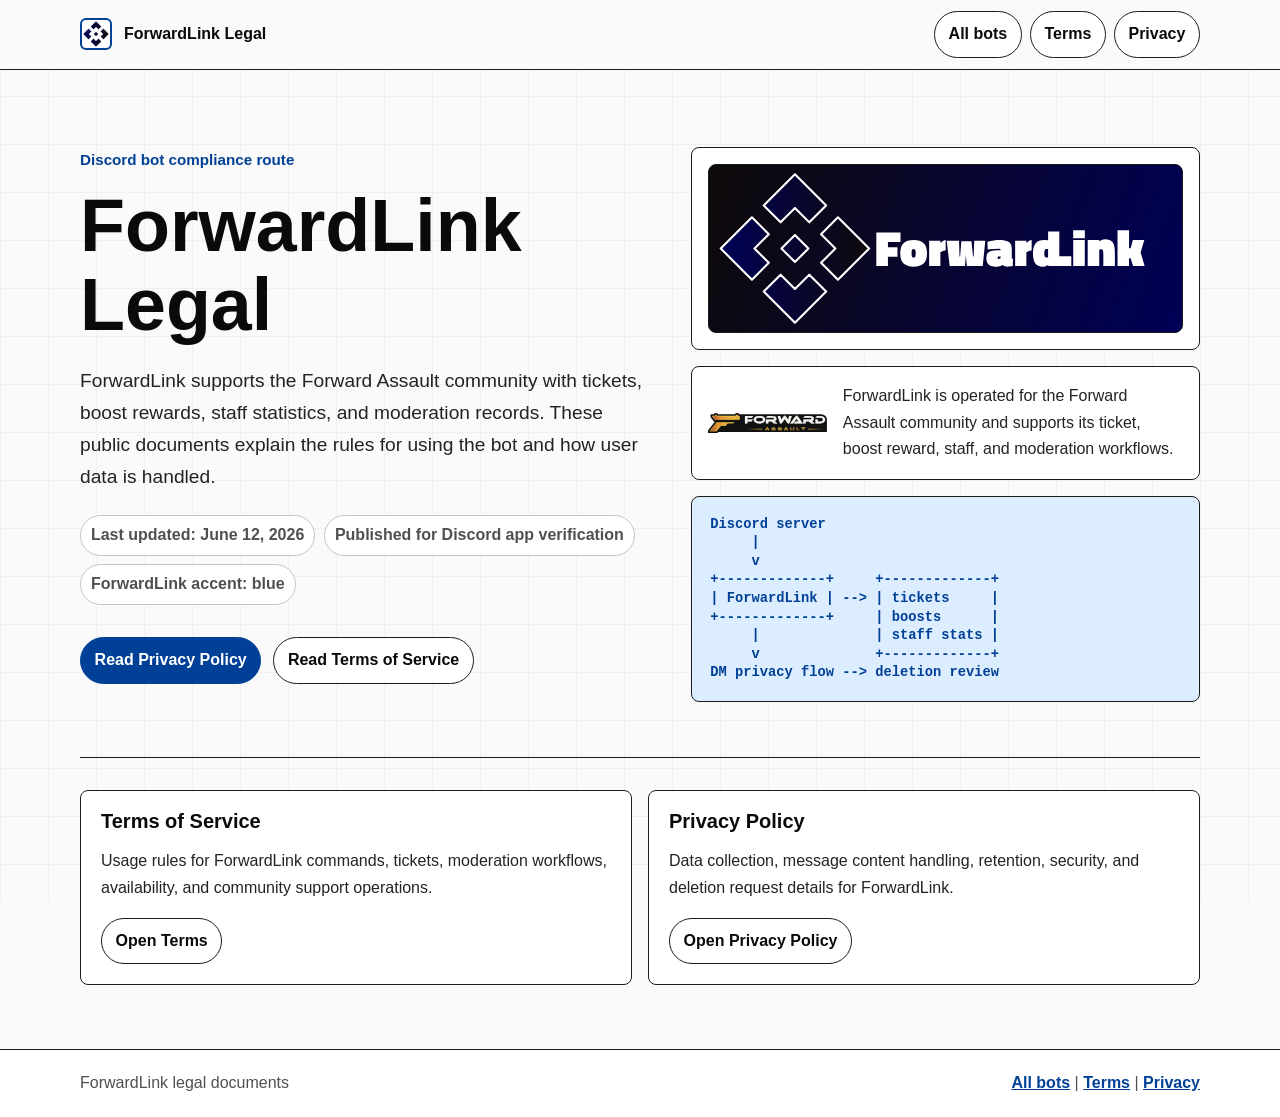
==== ForwardLink/index.html @ cef12e09 "Fix legal site asset sizing" ====
<!doctype html>
<html lang="en">
<head>
  <meta charset="utf-8">
  <meta name="viewport" content="width=device-width, initial-scale=1">
  <title>ForwardLink Legal</title>
  <meta name="description" content="Public Terms of Service and Privacy Policy for the ForwardLink Discord bot.">
  <link rel="stylesheet" href="../styles.css?v=asset-sizing-1">
</head>
<body class="bot-forwardlink">
  <a class="skip-link" href="#main">Skip to content</a>
  <header class="site-header">
    <nav class="nav" aria-label="ForwardLink legal navigation">
      <a class="brand-link" href="./" aria-current="page"><span class="brand-mark" aria-hidden="true"><img src="../assets/forwardlink/icon.svg" width="32" height="32" alt=""></span><span>ForwardLink Legal</span></a>
      <div class="nav-links">
        <a href="../">All bots</a>
        <a href="./terms/">Terms</a>
        <a href="./privacy/">Privacy</a>
      </div>
    </nav>
  </header>

  <main id="main" class="site-main">
    <section class="hero" aria-labelledby="page-title">
      <div class="hero-grid">
        <div>
          <p class="kicker">Discord bot compliance route</p>
          <h1 id="page-title">ForwardLink Legal</h1>
          <p class="lede">ForwardLink supports the Forward Assault community with tickets, boost rewards, staff statistics, and moderation records. These public documents explain the rules for using the bot and how user data is handled.</p>
          <div class="meta-row" aria-label="Document metadata">
            <span class="pill">Last updated: June 12, 2026</span>
            <span class="pill">Published for Discord app verification</span>
            <span class="pill">ForwardLink accent: blue</span>
          </div>
          <div class="action-row" aria-label="Legal document links">
            <a class="primary-action" href="./privacy/">Read Privacy Policy</a>
            <a class="secondary-action" href="./terms/">Read Terms of Service</a>
          </div>
        </div>
        <aside class="hero-media" aria-label="ForwardLink and Forward Assault identity">
          <div class="asset-panel">
            <img class="brand-banner" src="../assets/forwardlink/banner.svg" width="680" height="240" alt="ForwardLink bot banner">
          </div>
          <div class="asset-panel brand-strip">
            <img src="../assets/forwardlink/forward-assault-logo.svg" width="260" height="45" alt="Forward Assault logo">
            <p>ForwardLink is operated for the Forward Assault community and supports its ticket, boost reward, staff, and moderation workflows.</p>
          </div>
          <pre class="ascii-block" aria-label="ASCII diagram of ForwardLink data flows">Discord server
     |
     v
+-------------+     +-------------+
| ForwardLink | --> | tickets     |
+-------------+     | boosts      |
     |              | staff stats |
     v              +-------------+
DM privacy flow --> deletion review</pre>
        </aside>
      </div>
    </section>

    <section class="section-band" aria-label="ForwardLink legal document summary">
      <div class="info-grid">
        <article class="info-card">
          <h2>Terms of Service</h2>
          <p>Usage rules for ForwardLink commands, tickets, moderation workflows, availability, and community support operations.</p>
          <a class="button-link" href="./terms/">Open Terms</a>
        </article>
        <article class="info-card">
          <h2>Privacy Policy</h2>
          <p>Data collection, message content handling, retention, security, and deletion request details for ForwardLink.</p>
          <a class="button-link" href="./privacy/">Open Privacy Policy</a>
        </article>
      </div>
    </section>
  </main>

  <footer class="site-footer">
    <div class="footer-inner">
      <span>ForwardLink legal documents</span>
      <span><a href="../">All bots</a> | <a href="./terms/">Terms</a> | <a href="./privacy/">Privacy</a></span>
    </div>
  </footer>
</body>
</html>
---- styles.css ----
:root {
  color-scheme: light;
  --bg: oklch(0.985 0 0);
  --surface: oklch(1 0 0);
  --surface-2: oklch(0.955 0 0);
  --ink: oklch(0.145 0 0);
  --text: oklch(0.255 0 0);
  --muted: oklch(0.43 0 0);
  --line: oklch(0.82 0 0);
  --line-strong: oklch(0.22 0 0);
  --accent: oklch(0.48 0 0);
  --accent-strong: oklch(0.28 0 0);
  --accent-soft: oklch(0.94 0 0);
  --page: min(1120px, calc(100% - 32px));
  --measure: 72ch;
  --radius: 8px;
  font-family: Arial, Helvetica, sans-serif;
  font-size: 16px;
}

.bot-forwardlink {
  --accent: oklch(0.55 0.19 255);
  --accent-strong: oklch(0.39 0.16 255);
  --accent-soft: oklch(0.94 0.035 255);
}

* {
  box-sizing: border-box;
}

html {
  scroll-behavior: smooth;
}

body {
  margin: 0;
  min-height: 100vh;
  background: var(--bg);
  color: var(--text);
  line-height: 1.68;
}

body::before {
  content: "";
  position: fixed;
  inset: 0;
  z-index: -1;
  pointer-events: none;
  background-image:
    linear-gradient(var(--line) 1px, transparent 1px),
    linear-gradient(90deg, var(--line) 1px, transparent 1px);
  background-size: 48px 48px;
  opacity: 0.18;
}

img {
  max-width: 100%;
  height: auto;
}

a {
  color: var(--accent-strong);
  font-weight: 700;
}

a:hover {
  text-decoration-thickness: 2px;
}

:focus-visible {
  outline: 3px solid var(--accent);
  outline-offset: 3px;
}

.skip-link {
  position: absolute;
  top: 1rem;
  left: 1rem;
  z-index: 30;
  transform: translateY(-170%);
  background: var(--ink);
  color: var(--surface);
  padding: 0.65rem 0.85rem;
  border-radius: 999px;
  text-decoration: none;
}

.skip-link:focus {
  transform: translateY(0);
}

.site-header {
  position: sticky;
  top: 0;
  z-index: 20;
  background: oklch(0.985 0 0 / 0.94);
  border-bottom: 1px solid var(--line-strong);
}

.nav {
  width: var(--page);
  min-height: 68px;
  margin: 0 auto;
  padding: 0.7rem 0;
  display: flex;
  align-items: center;
  justify-content: space-between;
  gap: 1rem;
  flex-wrap: wrap;
}

.brand-link {
  display: inline-flex;
  align-items: center;
  gap: 0.75rem;
  color: var(--ink);
  text-decoration: none;
  font-weight: 900;
}

.brand-mark {
  width: 2rem;
  height: 2rem;
  display: grid;
  place-items: center;
  background: var(--ink);
  color: var(--surface);
  border: 2px solid var(--ink);
  border-radius: 6px;
  font-weight: 900;
  overflow: hidden;
}

.bot-forwardlink .brand-mark {
  background: var(--surface);
  border-color: var(--accent-strong);
}

.brand-mark img {
  width: 100%;
  height: 100%;
  display: block;
  object-fit: cover;
}

.nav-links {
  display: flex;
  align-items: center;
  flex-wrap: wrap;
  gap: 0.5rem;
}

.nav-links a,
.button-link,
.primary-action,
.secondary-action {
  display: inline-flex;
  align-items: center;
  justify-content: center;
  min-height: 42px;
  color: var(--ink);
  border: 1px solid var(--line-strong);
  border-radius: 999px;
  padding: 0.55rem 0.85rem;
  text-decoration: none;
  font-weight: 800;
  background: var(--surface);
}

.nav-links a:hover,
.button-link:hover,
.secondary-action:hover {
  background: var(--surface-2);
}

.nav-links a[aria-current="page"],
.primary-action {
  color: var(--surface);
  background: var(--ink);
}

.bot-forwardlink .primary-action {
  background: var(--accent-strong);
  border-color: var(--accent-strong);
}

.site-main,
.document-shell {
  width: var(--page);
  margin: 0 auto;
}

.hero {
  padding: 4.8rem 0 3.4rem;
}

.hero-grid {
  display: grid;
  grid-template-columns: minmax(0, 1.05fr) minmax(280px, 0.95fr);
  gap: 3rem;
  align-items: start;
}

.kicker {
  margin: 0 0 0.85rem;
  color: var(--accent-strong);
  font-size: 0.95rem;
  font-weight: 900;
}

h1,
h2,
h3 {
  color: var(--ink);
  line-height: 1.08;
  letter-spacing: 0;
  text-wrap: balance;
}

h1 {
  max-width: 12ch;
  margin: 0;
  font-size: 4.6rem;
}

.document-title {
  max-width: 16ch;
}

h2 {
  margin: 2.5rem 0 0.8rem;
  font-size: 2rem;
}

h3 {
  margin: 1.35rem 0 0.5rem;
  font-size: 1.12rem;
}

p,
li {
  text-wrap: pretty;
}

.lede {
  max-width: 64ch;
  margin: 1.25rem 0 0;
  color: var(--text);
  font-size: 1.2rem;
}

.ascii-block {
  margin: 0;
  overflow: auto;
  color: var(--ink);
  background: var(--surface);
  border: 1px solid var(--line-strong);
  border-radius: var(--radius);
  padding: 1.15rem;
  font: 700 0.86rem/1.35 Consolas, "Courier New", monospace;
}

.bot-forwardlink .ascii-block {
  color: var(--accent-strong);
  background: var(--accent-soft);
}

.hero-media {
  display: grid;
  gap: 1rem;
  align-self: stretch;
}

.asset-panel {
  background: var(--surface);
  border: 1px solid var(--line-strong);
  border-radius: var(--radius);
  padding: 1rem;
}

.brand-banner {
  width: 100%;
  display: block;
  border: 1px solid var(--line-strong);
  border-radius: var(--radius);
  background: var(--ink);
}

.brand-strip {
  display: grid;
  grid-template-columns: minmax(92px, 0.35fr) minmax(0, 1fr);
  gap: 1rem;
  align-items: center;
}

.brand-strip img {
  width: min(220px, 100%);
  max-height: 86px;
  object-fit: contain;
}

.brand-strip p {
  margin: 0;
}

.document-brand-strip {
  width: min(620px, 100%);
  margin-top: 1.2rem;
  display: flex;
  align-items: center;
  gap: 1rem;
  flex-wrap: wrap;
  padding: 0.8rem;
  background: var(--surface);
  border: 1px solid var(--line-strong);
  border-radius: var(--radius);
}

.document-brand-strip img:first-child {
  width: 44px;
  height: 44px;
}

.document-brand-strip img:last-child {
  width: min(220px, 100%);
  max-height: 46px;
  object-fit: contain;
}

.meta-row {
  display: flex;
  flex-wrap: wrap;
  gap: 0.55rem;
  margin-top: 1.3rem;
}

.pill {
  display: inline-flex;
  align-items: center;
  min-height: 34px;
  padding: 0.38rem 0.62rem;
  color: var(--muted);
  background: var(--surface);
  border: 1px solid var(--line);
  border-radius: 999px;
  font-weight: 700;
}

.action-row {
  display: flex;
  flex-wrap: wrap;
  gap: 0.75rem;
  margin-top: 2rem;
}

.section-band {
  border-top: 1px solid var(--line-strong);
  padding: 2rem 0 4rem;
}

.bot-list,
.info-grid {
  display: grid;
  grid-template-columns: repeat(auto-fit, minmax(260px, 1fr));
  gap: 1rem;
}

.bot-card,
.info-card,
.toc,
.article-body,
.callout {
  background: var(--surface);
  border: 1px solid var(--line-strong);
  border-radius: var(--radius);
}

.bot-card,
.info-card {
  padding: 1.25rem;
}

.bot-card h2,
.info-card h2,
.toc h2 {
  margin-top: 0;
  font-size: 1.25rem;
}

.bot-card {
  display: flex;
  flex-direction: column;
  gap: 1rem;
}

.bot-card header {
  display: flex;
  justify-content: space-between;
  gap: 1rem;
  align-items: flex-start;
}

.bot-card-heading {
  display: flex;
  align-items: center;
  gap: 0.85rem;
}

.bot-card-logo {
  width: 42px;
  height: 42px;
  flex: 0 0 auto;
  border: 1px solid var(--accent-strong);
  border-radius: 8px;
}

.bot-chip {
  display: inline-flex;
  align-items: center;
  min-height: 28px;
  padding: 0.25rem 0.55rem;
  color: var(--accent-strong);
  background: var(--accent-soft);
  border: 1px solid var(--accent);
  border-radius: 999px;
  font-size: 0.86rem;
  font-weight: 900;
}

.document-shell {
  padding: 4.8rem 0 4rem;
}

.document-layout {
  margin-top: 2.2rem;
  display: grid;
  grid-template-columns: minmax(220px, 0.34fr) minmax(0, 1fr);
  gap: 2rem;
  align-items: start;
}

.toc {
  position: sticky;
  top: 92px;
  padding: 1rem;
}

.toc ol {
  padding-left: 1.25rem;
  margin: 0;
}

.toc li + li {
  margin-top: 0.45rem;
}

.toc a {
  text-decoration: none;
}

.article-body {
  max-width: var(--measure);
  padding: 2rem;
}

.article-body > p:first-child {
  margin-top: 0;
}

.article-body section {
  scroll-margin-top: 96px;
}

.article-body ul {
  padding-left: 1.35rem;
}

.callout {
  margin: 1.35rem 0;
  padding: 1rem;
  background: var(--accent-soft);
}

.callout strong {
  color: var(--accent-strong);
}

.redirect-page {
  min-height: 100vh;
  display: grid;
  place-items: center;
  padding: 2rem;
}

.redirect-panel {
  width: min(620px, 100%);
  background: var(--surface);
  border: 1px solid var(--line-strong);
  border-radius: var(--radius);
  padding: 1.5rem;
}

.site-footer {
  border-top: 1px solid var(--line-strong);
  background: var(--surface);
}

.footer-inner {
  width: var(--page);
  margin: 0 auto;
  padding: 1.25rem 0;
  display: flex;
  justify-content: space-between;
  gap: 1rem;
  flex-wrap: wrap;
  color: var(--muted);
}

@media (max-width: 820px) {
  .hero-grid,
  .document-layout {
    grid-template-columns: 1fr;
  }

  .hero,
  .document-shell {
    padding-top: 3.4rem;
  }

  h1 {
    font-size: 3.2rem;
  }

  .toc {
    position: static;
  }

  .brand-strip {
    grid-template-columns: 1fr;
  }
}

@media (max-width: 520px) {
  :root {
    --page: min(100% - 24px, 1120px);
  }

  .nav {
    align-items: flex-start;
  }

  .nav-links,
  .action-row {
    width: 100%;
  }

  .nav-links a,
  .primary-action,
  .secondary-action {
    flex: 1 1 auto;
  }

  h1 {
    font-size: 2.55rem;
  }

  .lede {
    font-size: 1.08rem;
  }

  .article-body {
    padding: 1.25rem;
  }

  .document-brand-strip img:last-child {
    width: min(220px, 100%);
  }
}

@media (prefers-reduced-motion: reduce) {
  *,
  *::before,
  *::after {
    scroll-behavior: auto !important;
    transition-duration: 0.01ms !important;
    animation-duration: 0.01ms !important;
    animation-iteration-count: 1 !important;
  }
}

@media print {
  body {
    background: white;
    color: black;
  }

  body::before,
  .site-header,
  .toc,
  .action-row,
  .site-footer,
  .skip-link,
  .ascii-block,
  .hero-media,
  .document-brand-strip {
    display: none !important;
  }

  .document-shell,
  .article-body {
    width: auto;
    max-width: none;
    padding: 0;
    border: 0;
  }

  a {
    color: black;
  }
}
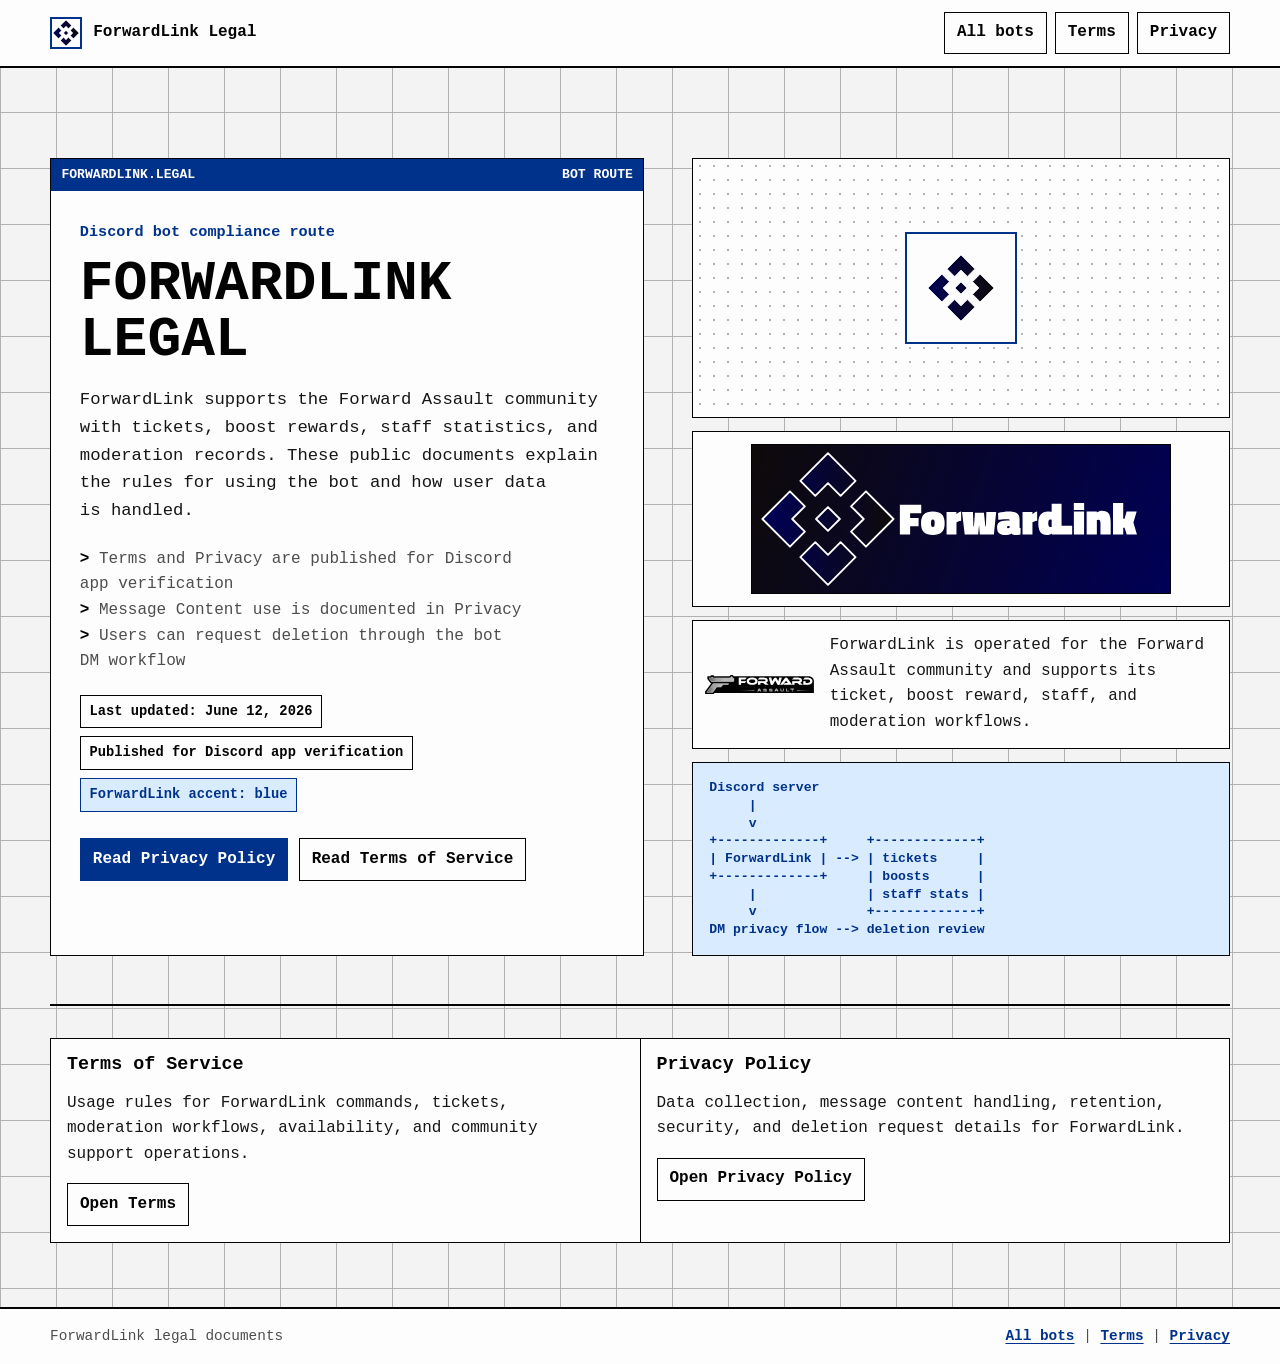
==== commit 098b3d8f: "Redesign legal site with light ASCII interface" ====
--- a/ForwardLink/index.html
+++ b/ForwardLink/index.html
@@ -5,7 +5,7 @@
   <meta name="viewport" content="width=device-width, initial-scale=1">
   <title>ForwardLink Legal</title>
   <meta name="description" content="Public Terms of Service and Privacy Policy for the ForwardLink Discord bot.">
-  <link rel="stylesheet" href="../styles.css?v=asset-sizing-1">
+  <link rel="stylesheet" href="../styles.css?v=mono-ascii-1">
 </head>
 <body class="bot-forwardlink">
   <a class="skip-link" href="#main">Skip to content</a>
@@ -23,21 +23,36 @@
   <main id="main" class="site-main">
     <section class="hero" aria-labelledby="page-title">
       <div class="hero-grid">
-        <div>
+        <div class="window-panel">
+          <div class="window-bar"><span>FORWARDLINK.LEGAL</span><span>BOT ROUTE</span></div>
+          <div class="window-body">
           <p class="kicker">Discord bot compliance route</p>
-          <h1 id="page-title">ForwardLink Legal</h1>
+          <h1 id="page-title" class="sr-only">ForwardLink Legal</h1>
+          <pre class="ascii-title compact" aria-hidden="true">FORWARDLINK
+LEGAL</pre>
           <p class="lede">ForwardLink supports the Forward Assault community with tickets, boost rewards, staff statistics, and moderation records. These public documents explain the rules for using the bot and how user data is handled.</p>
+          <ul class="terminal-lines" aria-label="ForwardLink legal features">
+            <li>Terms and Privacy are published for Discord app verification</li>
+            <li>Message Content use is documented in Privacy</li>
+            <li>Users can request deletion through the bot DM workflow</li>
+          </ul>
           <div class="meta-row" aria-label="Document metadata">
             <span class="pill">Last updated: June 12, 2026</span>
             <span class="pill">Published for Discord app verification</span>
-            <span class="pill">ForwardLink accent: blue</span>
+            <span class="pill is-accent">ForwardLink accent: blue</span>
           </div>
           <div class="action-row" aria-label="Legal document links">
             <a class="primary-action" href="./privacy/">Read Privacy Policy</a>
             <a class="secondary-action" href="./terms/">Read Terms of Service</a>
           </div>
+          </div>
         </div>
         <aside class="hero-media" aria-label="ForwardLink and Forward Assault identity">
+          <div class="node-map" aria-label="ForwardLink legal node">
+            <div class="node-core">
+              <img src="../assets/forwardlink/icon.svg" width="72" height="72" alt="ForwardLink icon">
+            </div>
+          </div>
           <div class="asset-panel">
             <img class="brand-banner" src="../assets/forwardlink/banner.svg" width="680" height="240" alt="ForwardLink bot banner">
           </div>
--- a/styles.css
+++ b/styles.css
@@ -1,27 +1,27 @@
 :root {
   color-scheme: light;
-  --bg: oklch(0.985 0 0);
-  --surface: oklch(1 0 0);
-  --surface-2: oklch(0.955 0 0);
-  --ink: oklch(0.145 0 0);
-  --text: oklch(0.255 0 0);
-  --muted: oklch(0.43 0 0);
-  --line: oklch(0.82 0 0);
-  --line-strong: oklch(0.22 0 0);
-  --accent: oklch(0.48 0 0);
-  --accent-strong: oklch(0.28 0 0);
-  --accent-soft: oklch(0.94 0 0);
-  --page: min(1120px, calc(100% - 32px));
-  --measure: 72ch;
-  --radius: 8px;
-  font-family: Arial, Helvetica, sans-serif;
+  --bg: oklch(0.965 0 0);
+  --surface: oklch(0.995 0 0);
+  --surface-2: oklch(0.925 0 0);
+  --ink: oklch(0.09 0 0);
+  --text: oklch(0.2 0 0);
+  --muted: oklch(0.42 0 0);
+  --line: oklch(0.76 0 0);
+  --line-strong: oklch(0.1 0 0);
+  --accent: oklch(0.1 0 0);
+  --accent-strong: oklch(0.1 0 0);
+  --accent-soft: oklch(0.93 0 0);
+  --page: min(1180px, calc(100% - 32px));
+  --measure: 76ch;
+  --radius: 0px;
+  font-family: "Courier New", Consolas, ui-monospace, monospace;
   font-size: 16px;
 }
 
 .bot-forwardlink {
-  --accent: oklch(0.55 0.19 255);
-  --accent-strong: oklch(0.39 0.16 255);
-  --accent-soft: oklch(0.94 0.035 255);
+  --accent: oklch(0.53 0.2 257);
+  --accent-strong: oklch(0.35 0.16 257);
+  --accent-soft: oklch(0.935 0.04 257);
 }
 
 * {
@@ -35,25 +35,17 @@
 body {
   margin: 0;
   min-height: 100vh;
-  background: var(--bg);
+  background:
+    linear-gradient(var(--line) 1px, transparent 1px),
+    linear-gradient(90deg, var(--line) 1px, transparent 1px),
+    var(--bg);
+  background-size: 56px 56px;
   color: var(--text);
-  line-height: 1.68;
-}
-
-body::before {
-  content: "";
-  position: fixed;
-  inset: 0;
-  z-index: -1;
-  pointer-events: none;
-  background-image:
-    linear-gradient(var(--line) 1px, transparent 1px),
-    linear-gradient(90deg, var(--line) 1px, transparent 1px);
-  background-size: 48px 48px;
-  opacity: 0.18;
+  line-height: 1.6;
 }
 
 img {
+  display: block;
   max-width: 100%;
   height: auto;
 }
@@ -61,14 +53,12 @@
 a {
   color: var(--accent-strong);
   font-weight: 700;
-}
-
-a:hover {
-  text-decoration-thickness: 2px;
+  text-decoration-thickness: 1px;
+  text-underline-offset: 0.18em;
 }
 
 :focus-visible {
-  outline: 3px solid var(--accent);
+  outline: 2px solid var(--accent);
   outline-offset: 3px;
 }
 
@@ -80,8 +70,7 @@
   transform: translateY(-170%);
   background: var(--ink);
   color: var(--surface);
-  padding: 0.65rem 0.85rem;
-  border-radius: 999px;
+  padding: 0.55rem 0.75rem;
   text-decoration: none;
 }
 
@@ -93,15 +82,15 @@
   position: sticky;
   top: 0;
   z-index: 20;
-  background: oklch(0.985 0 0 / 0.94);
-  border-bottom: 1px solid var(--line-strong);
+  background: var(--surface);
+  border-bottom: 2px solid var(--line-strong);
 }
 
 .nav {
   width: var(--page);
-  min-height: 68px;
+  min-height: 66px;
   margin: 0 auto;
-  padding: 0.7rem 0;
+  padding: 0.65rem 0;
   display: flex;
   align-items: center;
   justify-content: space-between;
@@ -112,7 +101,7 @@
 .brand-link {
   display: inline-flex;
   align-items: center;
-  gap: 0.75rem;
+  gap: 0.7rem;
   color: var(--ink);
   text-decoration: none;
   font-weight: 900;
@@ -123,15 +112,15 @@
   height: 2rem;
   display: grid;
   place-items: center;
+  overflow: hidden;
+  color: var(--surface);
   background: var(--ink);
-  color: var(--surface);
   border: 2px solid var(--ink);
-  border-radius: 6px;
   font-weight: 900;
-  overflow: hidden;
 }
 
 .bot-forwardlink .brand-mark {
+  color: var(--accent-strong);
   background: var(--surface);
   border-color: var(--accent-strong);
 }
@@ -139,14 +128,13 @@
 .brand-mark img {
   width: 100%;
   height: 100%;
-  display: block;
   object-fit: cover;
 }
 
 .nav-links {
   display: flex;
-  align-items: center;
   flex-wrap: wrap;
+  align-items: center;
   gap: 0.5rem;
 }
 
@@ -154,17 +142,16 @@
 .button-link,
 .primary-action,
 .secondary-action {
+  min-height: 40px;
   display: inline-flex;
   align-items: center;
   justify-content: center;
-  min-height: 42px;
   color: var(--ink);
+  background: var(--surface);
   border: 1px solid var(--line-strong);
-  border-radius: 999px;
-  padding: 0.55rem 0.85rem;
+  padding: 0.48rem 0.75rem;
   text-decoration: none;
-  font-weight: 800;
-  background: var(--surface);
+  font-weight: 900;
 }
 
 .nav-links a:hover,
@@ -179,7 +166,9 @@
   background: var(--ink);
 }
 
+.bot-forwardlink .nav-links a[aria-current="page"],
 .bot-forwardlink .primary-action {
+  color: white;
   background: var(--accent-strong);
   border-color: var(--accent-strong);
 }
@@ -190,15 +179,68 @@
   margin: 0 auto;
 }
 
-.hero {
-  padding: 4.8rem 0 3.4rem;
+.hero,
+.document-shell {
+  padding: clamp(2.8rem, 7vw, 6rem) 0 3rem;
 }
 
 .hero-grid {
   display: grid;
-  grid-template-columns: minmax(0, 1.05fr) minmax(280px, 0.95fr);
-  gap: 3rem;
+  grid-template-columns: minmax(0, 1.05fr) minmax(300px, 0.95fr);
+  gap: clamp(1.4rem, 4vw, 3rem);
   align-items: start;
+}
+
+.window-panel,
+.asset-panel,
+.bot-card,
+.info-card,
+.toc,
+.article-body,
+.callout,
+.redirect-panel,
+.document-brand-strip {
+  background: var(--surface);
+  border: 1px solid var(--line-strong);
+}
+
+.window-panel {
+  min-height: 100%;
+}
+
+.window-bar {
+  min-height: 30px;
+  display: flex;
+  justify-content: space-between;
+  gap: 1rem;
+  align-items: center;
+  padding: 0.35rem 0.65rem;
+  color: var(--surface);
+  background: var(--ink);
+  font-size: 0.82rem;
+  font-weight: 900;
+}
+
+.bot-forwardlink .window-bar {
+  background: var(--accent-strong);
+}
+
+.window-body {
+  padding: clamp(1rem, 3vw, 1.8rem);
+}
+
+.ascii-title {
+  margin: 0;
+  overflow-x: auto;
+  color: var(--ink);
+  font: 900 clamp(1.4rem, 5vw, 4.4rem) / 0.98 "Courier New", Consolas, monospace;
+  letter-spacing: 0;
+  text-transform: uppercase;
+  white-space: pre;
+}
+
+.ascii-title.compact {
+  font-size: clamp(1.6rem, 4.4vw, 3.8rem);
 }
 
 .kicker {
@@ -218,9 +260,20 @@
 }
 
 h1 {
-  max-width: 12ch;
   margin: 0;
-  font-size: 4.6rem;
+  font-size: clamp(2.4rem, 6vw, 5rem);
+}
+
+.sr-only {
+  position: absolute;
+  width: 1px;
+  height: 1px;
+  padding: 0;
+  margin: -1px;
+  overflow: hidden;
+  clip: rect(0, 0, 0, 0);
+  white-space: nowrap;
+  border: 0;
 }
 
 .document-title {
@@ -228,13 +281,13 @@
 }
 
 h2 {
-  margin: 2.5rem 0 0.8rem;
-  font-size: 2rem;
+  margin: 2.2rem 0 0.8rem;
+  font-size: clamp(1.35rem, 3vw, 2rem);
 }
 
 h3 {
-  margin: 1.35rem 0 0.5rem;
-  font-size: 1.12rem;
+  margin: 1.2rem 0 0.45rem;
+  font-size: 1.05rem;
 }
 
 p,
@@ -243,21 +296,68 @@
 }
 
 .lede {
-  max-width: 64ch;
-  margin: 1.25rem 0 0;
+  max-width: 66ch;
+  margin: 1.15rem 0 0;
   color: var(--text);
-  font-size: 1.2rem;
+  font-size: 1.08rem;
+}
+
+.terminal-lines {
+  margin: 1.4rem 0 0;
+  padding: 0;
+  list-style: none;
+  color: var(--muted);
+}
+
+.terminal-lines li::before {
+  content: "> ";
+  color: var(--ink);
+  font-weight: 900;
+}
+
+.meta-row {
+  display: flex;
+  flex-wrap: wrap;
+  gap: 0.5rem;
+  margin-top: 1.25rem;
+}
+
+.pill,
+.bot-chip {
+  min-height: 30px;
+  display: inline-flex;
+  align-items: center;
+  padding: 0.3rem 0.55rem;
+  color: var(--ink);
+  background: var(--surface);
+  border: 1px solid var(--line-strong);
+  font-size: 0.86rem;
+  font-weight: 900;
+}
+
+.bot-forwardlink .pill.is-accent,
+.bot-forwardlink .bot-chip {
+  color: var(--accent-strong);
+  background: var(--accent-soft);
+  border-color: var(--accent-strong);
+}
+
+.action-row {
+  display: flex;
+  flex-wrap: wrap;
+  gap: 0.65rem;
+  margin-top: 1.65rem;
 }
 
 .ascii-block {
   margin: 0;
-  overflow: auto;
+  overflow-x: auto;
   color: var(--ink);
   background: var(--surface);
   border: 1px solid var(--line-strong);
-  border-radius: var(--radius);
-  padding: 1.15rem;
-  font: 700 0.86rem/1.35 Consolas, "Courier New", monospace;
+  padding: 1rem;
+  font: 700 0.82rem / 1.35 "Courier New", Consolas, monospace;
+  white-space: pre;
 }
 
 .bot-forwardlink .ascii-block {
@@ -267,129 +367,94 @@
 
 .hero-media {
   display: grid;
+  gap: 0.85rem;
+}
+
+.asset-panel {
+  padding: 0.75rem;
+}
+
+.brand-banner {
+  width: min(420px, 100%);
+  margin: 0 auto;
+  border: 1px solid var(--line-strong);
+  background: var(--ink);
+}
+
+.brand-strip {
+  display: grid;
+  grid-template-columns: minmax(90px, 0.28fr) minmax(0, 1fr);
   gap: 1rem;
-  align-self: stretch;
-}
-
-.asset-panel {
-  background: var(--surface);
-  border: 1px solid var(--line-strong);
-  border-radius: var(--radius);
-  padding: 1rem;
-}
-
-.brand-banner {
-  width: 100%;
-  display: block;
-  border: 1px solid var(--line-strong);
-  border-radius: var(--radius);
-  background: var(--ink);
-}
-
-.brand-strip {
-  display: grid;
-  grid-template-columns: minmax(92px, 0.35fr) minmax(0, 1fr);
-  gap: 1rem;
   align-items: center;
 }
 
 .brand-strip img {
-  width: min(220px, 100%);
-  max-height: 86px;
+  width: min(160px, 100%);
+  max-height: 52px;
   object-fit: contain;
+  filter: grayscale(1) contrast(1.15);
 }
 
 .brand-strip p {
   margin: 0;
 }
 
-.document-brand-strip {
-  width: min(620px, 100%);
-  margin-top: 1.2rem;
-  display: flex;
-  align-items: center;
-  gap: 1rem;
-  flex-wrap: wrap;
-  padding: 0.8rem;
-  background: var(--surface);
+.node-map {
+  min-height: 260px;
+  display: grid;
+  place-items: center;
+  padding: 1rem;
+  background:
+    radial-gradient(circle, var(--line) 1px, transparent 1px),
+    var(--surface);
+  background-size: 14px 14px;
   border: 1px solid var(--line-strong);
-  border-radius: var(--radius);
-}
-
-.document-brand-strip img:first-child {
-  width: 44px;
-  height: 44px;
-}
-
-.document-brand-strip img:last-child {
-  width: min(220px, 100%);
-  max-height: 46px;
-  object-fit: contain;
-}
-
-.meta-row {
-  display: flex;
-  flex-wrap: wrap;
-  gap: 0.55rem;
-  margin-top: 1.3rem;
-}
-
-.pill {
-  display: inline-flex;
-  align-items: center;
-  min-height: 34px;
-  padding: 0.38rem 0.62rem;
-  color: var(--muted);
-  background: var(--surface);
-  border: 1px solid var(--line);
-  border-radius: 999px;
-  font-weight: 700;
-}
-
-.action-row {
-  display: flex;
-  flex-wrap: wrap;
-  gap: 0.75rem;
-  margin-top: 2rem;
+}
+
+.node-core {
+  display: grid;
+  place-items: center;
+  width: 112px;
+  height: 112px;
+  background: var(--surface);
+  border: 2px solid var(--accent-strong);
+}
+
+.node-core img {
+  width: 72px;
+  height: 72px;
 }
 
 .section-band {
-  border-top: 1px solid var(--line-strong);
+  border-top: 2px solid var(--line-strong);
   padding: 2rem 0 4rem;
 }
 
 .bot-list,
 .info-grid {
   display: grid;
-  grid-template-columns: repeat(auto-fit, minmax(260px, 1fr));
-  gap: 1rem;
-}
-
-.bot-card,
-.info-card,
-.toc,
-.article-body,
-.callout {
-  background: var(--surface);
-  border: 1px solid var(--line-strong);
-  border-radius: var(--radius);
+  grid-template-columns: repeat(auto-fit, minmax(270px, 1fr));
+  gap: 0;
+  border-top: 1px solid var(--line-strong);
+  border-left: 1px solid var(--line-strong);
 }
 
 .bot-card,
 .info-card {
-  padding: 1.25rem;
+  padding: 1rem;
+  border-top: 0;
+  border-left: 0;
 }
 
 .bot-card h2,
 .info-card h2,
 .toc h2 {
   margin-top: 0;
-  font-size: 1.25rem;
+  font-size: 1.15rem;
 }
 
 .bot-card {
-  display: flex;
-  flex-direction: column;
+  display: grid;
   gap: 1rem;
 }
 
@@ -403,45 +468,28 @@
 .bot-card-heading {
   display: flex;
   align-items: center;
-  gap: 0.85rem;
+  gap: 0.75rem;
 }
 
 .bot-card-logo {
   width: 42px;
   height: 42px;
   flex: 0 0 auto;
-  border: 1px solid var(--accent-strong);
-  border-radius: 8px;
-}
-
-.bot-chip {
-  display: inline-flex;
-  align-items: center;
-  min-height: 28px;
-  padding: 0.25rem 0.55rem;
-  color: var(--accent-strong);
-  background: var(--accent-soft);
-  border: 1px solid var(--accent);
-  border-radius: 999px;
-  font-size: 0.86rem;
-  font-weight: 900;
-}
-
-.document-shell {
-  padding: 4.8rem 0 4rem;
+  border: 1px solid var(--line-strong);
+  filter: grayscale(1) contrast(1.4);
 }
 
 .document-layout {
-  margin-top: 2.2rem;
-  display: grid;
-  grid-template-columns: minmax(220px, 0.34fr) minmax(0, 1fr);
-  gap: 2rem;
+  margin-top: 2rem;
+  display: grid;
+  grid-template-columns: minmax(220px, 0.32fr) minmax(0, 1fr);
+  gap: 1.25rem;
   align-items: start;
 }
 
 .toc {
   position: sticky;
-  top: 92px;
+  top: 88px;
   padding: 1rem;
 }
 
@@ -451,7 +499,7 @@
 }
 
 .toc li + li {
-  margin-top: 0.45rem;
+  margin-top: 0.4rem;
 }
 
 .toc a {
@@ -460,7 +508,7 @@
 
 .article-body {
   max-width: var(--measure);
-  padding: 2rem;
+  padding: clamp(1rem, 3vw, 2rem);
 }
 
 .article-body > p:first-child {
@@ -468,6 +516,9 @@
 }
 
 .article-body section {
+  padding-top: 1.2rem;
+  margin-top: 1.2rem;
+  border-top: 1px dashed var(--line-strong);
   scroll-margin-top: 96px;
 }
 
@@ -476,8 +527,8 @@
 }
 
 .callout {
-  margin: 1.35rem 0;
-  padding: 1rem;
+  margin: 1.25rem 0;
+  padding: 0.95rem;
   background: var(--accent-soft);
 }
 
@@ -485,6 +536,28 @@
   color: var(--accent-strong);
 }
 
+.document-brand-strip {
+  width: min(520px, 100%);
+  margin-top: 1.2rem;
+  display: flex;
+  align-items: center;
+  gap: 0.8rem;
+  flex-wrap: wrap;
+  padding: 0.75rem;
+}
+
+.document-brand-strip img:first-child {
+  width: 40px;
+  height: 40px;
+}
+
+.document-brand-strip img:last-child {
+  width: min(180px, 100%);
+  max-height: 38px;
+  object-fit: contain;
+  filter: grayscale(1) contrast(1.15);
+}
+
 .redirect-page {
   min-height: 100vh;
   display: grid;
@@ -494,55 +567,40 @@
 
 .redirect-panel {
   width: min(620px, 100%);
-  background: var(--surface);
-  border: 1px solid var(--line-strong);
-  border-radius: var(--radius);
-  padding: 1.5rem;
+  padding: 1.25rem;
 }
 
 .site-footer {
-  border-top: 1px solid var(--line-strong);
+  border-top: 2px solid var(--line-strong);
   background: var(--surface);
 }
 
 .footer-inner {
   width: var(--page);
   margin: 0 auto;
-  padding: 1.25rem 0;
+  padding: 1rem 0;
   display: flex;
   justify-content: space-between;
   gap: 1rem;
   flex-wrap: wrap;
   color: var(--muted);
-}
-
-@media (max-width: 820px) {
+  font-size: 0.9rem;
+}
+
+@media (max-width: 860px) {
   .hero-grid,
   .document-layout {
     grid-template-columns: 1fr;
   }
 
-  .hero,
-  .document-shell {
-    padding-top: 3.4rem;
-  }
-
-  h1 {
-    font-size: 3.2rem;
-  }
-
   .toc {
     position: static;
   }
-
-  .brand-strip {
-    grid-template-columns: 1fr;
-  }
-}
-
-@media (max-width: 520px) {
+}
+
+@media (max-width: 560px) {
   :root {
-    --page: min(100% - 24px, 1120px);
+    --page: min(100% - 24px, 1180px);
   }
 
   .nav {
@@ -560,20 +618,12 @@
     flex: 1 1 auto;
   }
 
-  h1 {
-    font-size: 2.55rem;
-  }
-
-  .lede {
-    font-size: 1.08rem;
-  }
-
-  .article-body {
-    padding: 1.25rem;
-  }
-
-  .document-brand-strip img:last-child {
-    width: min(220px, 100%);
+  .ascii-title {
+    font-size: clamp(1.15rem, 11vw, 2.8rem);
+  }
+
+  .brand-strip {
+    grid-template-columns: 1fr;
   }
 }
 
@@ -594,13 +644,11 @@
     color: black;
   }
 
-  body::before,
   .site-header,
   .toc,
   .action-row,
   .site-footer,
   .skip-link,
-  .ascii-block,
   .hero-media,
   .document-brand-strip {
     display: none !important;
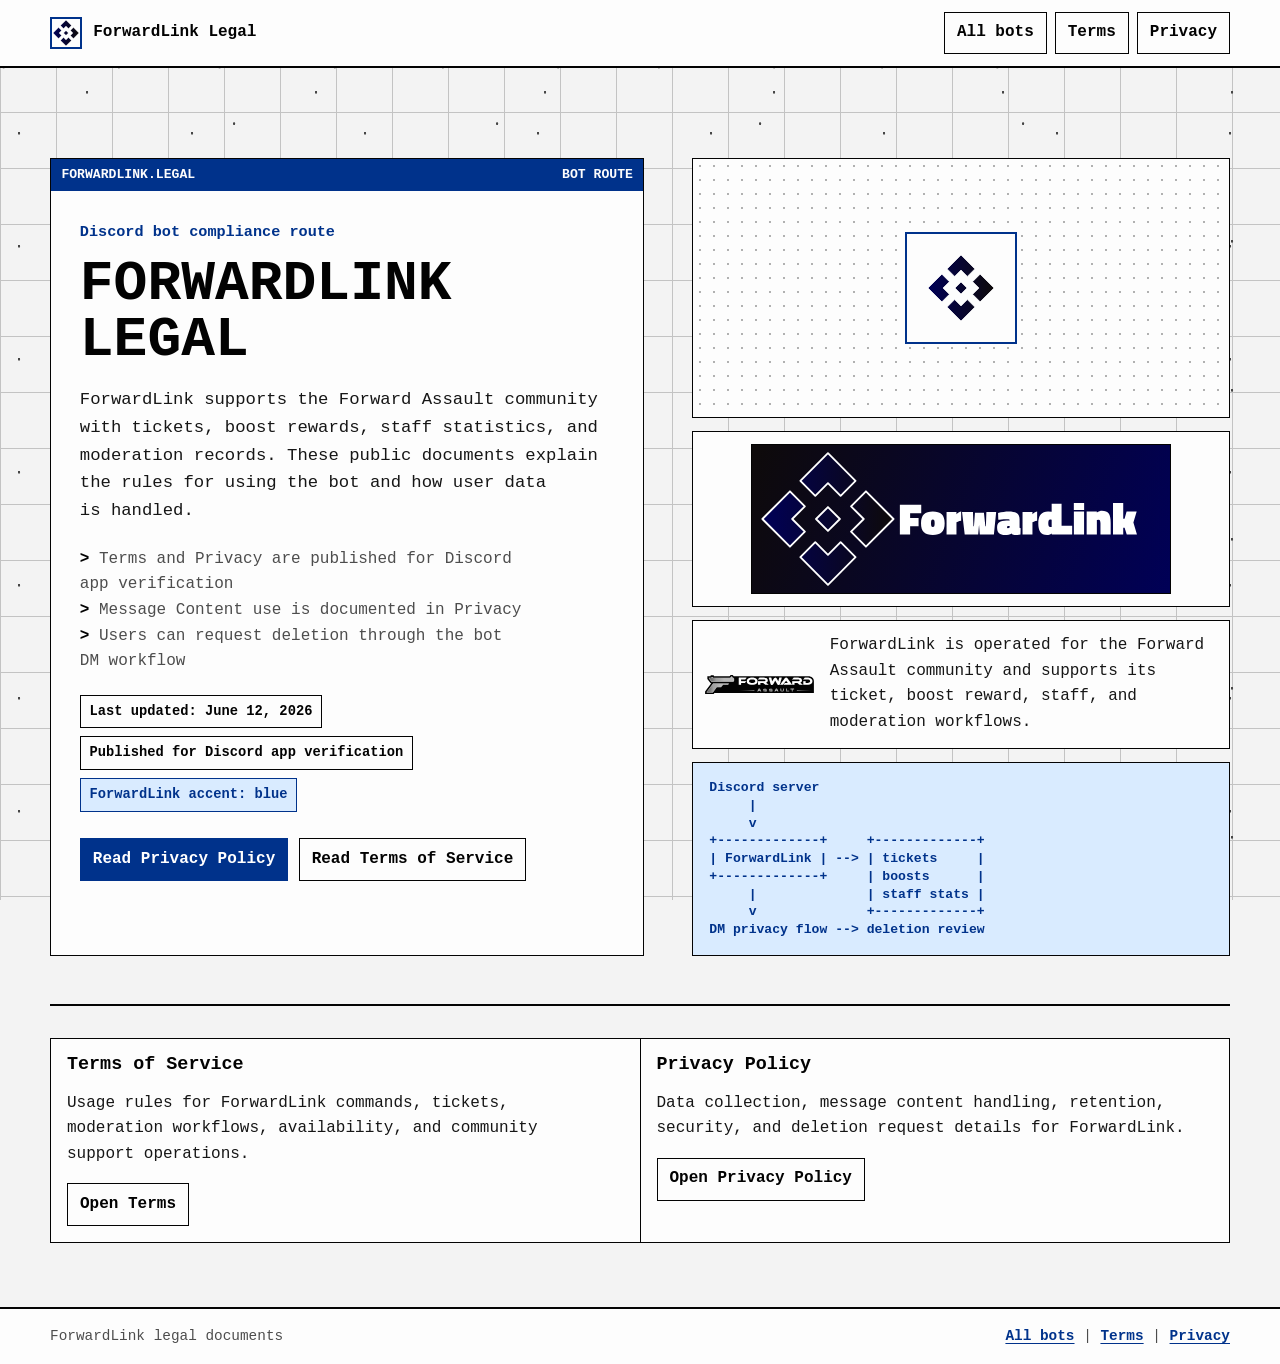
==== commit da4c8b45: "Add ASCII star field background" ====
--- a/ForwardLink/index.html
+++ b/ForwardLink/index.html
@@ -5,7 +5,7 @@
   <meta name="viewport" content="width=device-width, initial-scale=1">
   <title>ForwardLink Legal</title>
   <meta name="description" content="Public Terms of Service and Privacy Policy for the ForwardLink Discord bot.">
-  <link rel="stylesheet" href="../styles.css?v=mono-ascii-1">
+  <link rel="stylesheet" href="../styles.css?v=mono-stars-1">
 </head>
 <body class="bot-forwardlink">
   <a class="skip-link" href="#main">Skip to content</a>
--- a/styles.css
+++ b/styles.css
@@ -33,15 +33,56 @@
 }
 
 body {
+  position: relative;
+  isolation: isolate;
   margin: 0;
   min-height: 100vh;
+  background: var(--bg);
+  color: var(--text);
+  line-height: 1.6;
+}
+
+body::before,
+body::after {
+  content: "";
+  position: fixed;
+  inset: 0;
+  pointer-events: none;
+}
+
+body::before {
+  z-index: -2;
   background:
+    radial-gradient(circle at 11% 18%, var(--ink) 0 1px, transparent 1.5px),
+    radial-gradient(circle at 38% 62%, var(--ink) 0 1px, transparent 1.5px),
+    radial-gradient(circle at 71% 24%, var(--ink) 0 1px, transparent 1.5px),
+    radial-gradient(circle at 89% 74%, var(--ink) 0 1px, transparent 1.5px),
+    radial-gradient(circle at 24% 82%, var(--ink) 0 1px, transparent 1.5px),
     linear-gradient(var(--line) 1px, transparent 1px),
     linear-gradient(90deg, var(--line) 1px, transparent 1px),
     var(--bg);
-  background-size: 56px 56px;
-  color: var(--text);
-  line-height: 1.6;
+  background-size:
+    173px 113px,
+    229px 149px,
+    197px 181px,
+    263px 167px,
+    311px 211px,
+    56px 56px,
+    56px 56px,
+    auto;
+  opacity: 0.72;
+}
+
+body::after {
+  z-index: -1;
+  color: oklch(0.18 0 0 / 0.24);
+  font: 700 12px/1 "Courier New", Consolas, ui-monospace, monospace;
+  white-space: pre-wrap;
+  word-break: break-all;
+  overflow: hidden;
+  content: ".      +         .       *          .     +        .          *       .      +          .       *       .     +       .      *      .       +       .       *       .      +      .       *       .      +      .       *       .      +       .       *       .      +      .       *       .      +       .       *       .      +      .       *       .      +       .       *       .      +      .       *       .      +       .       *       .      +      .       *       .      +       .       *       .      +      .       *       .      +       .       *       .      +      .       *       .      +       .       *       .      +      .       *       .      +       .       *       .      +      .       *       .      +       .       *       .      +      .       *       .      +       .       *       .      +      .       *       .      +       .       *       .      +      .       *       .      +       .       *       .      +      .       *       .      +       .       *       .      +      .       *       .      +       .       *       .";
+  transform: translate3d(0, 0, 0);
+  animation: star-drift 42s linear infinite;
 }
 
 img {
@@ -636,6 +677,20 @@
     animation-duration: 0.01ms !important;
     animation-iteration-count: 1 !important;
   }
+
+  body::after {
+    animation: none !important;
+  }
+}
+
+@keyframes star-drift {
+  from {
+    transform: translate3d(0, 0, 0);
+  }
+
+  to {
+    transform: translate3d(-56px, -28px, 0);
+  }
 }
 
 @media print {
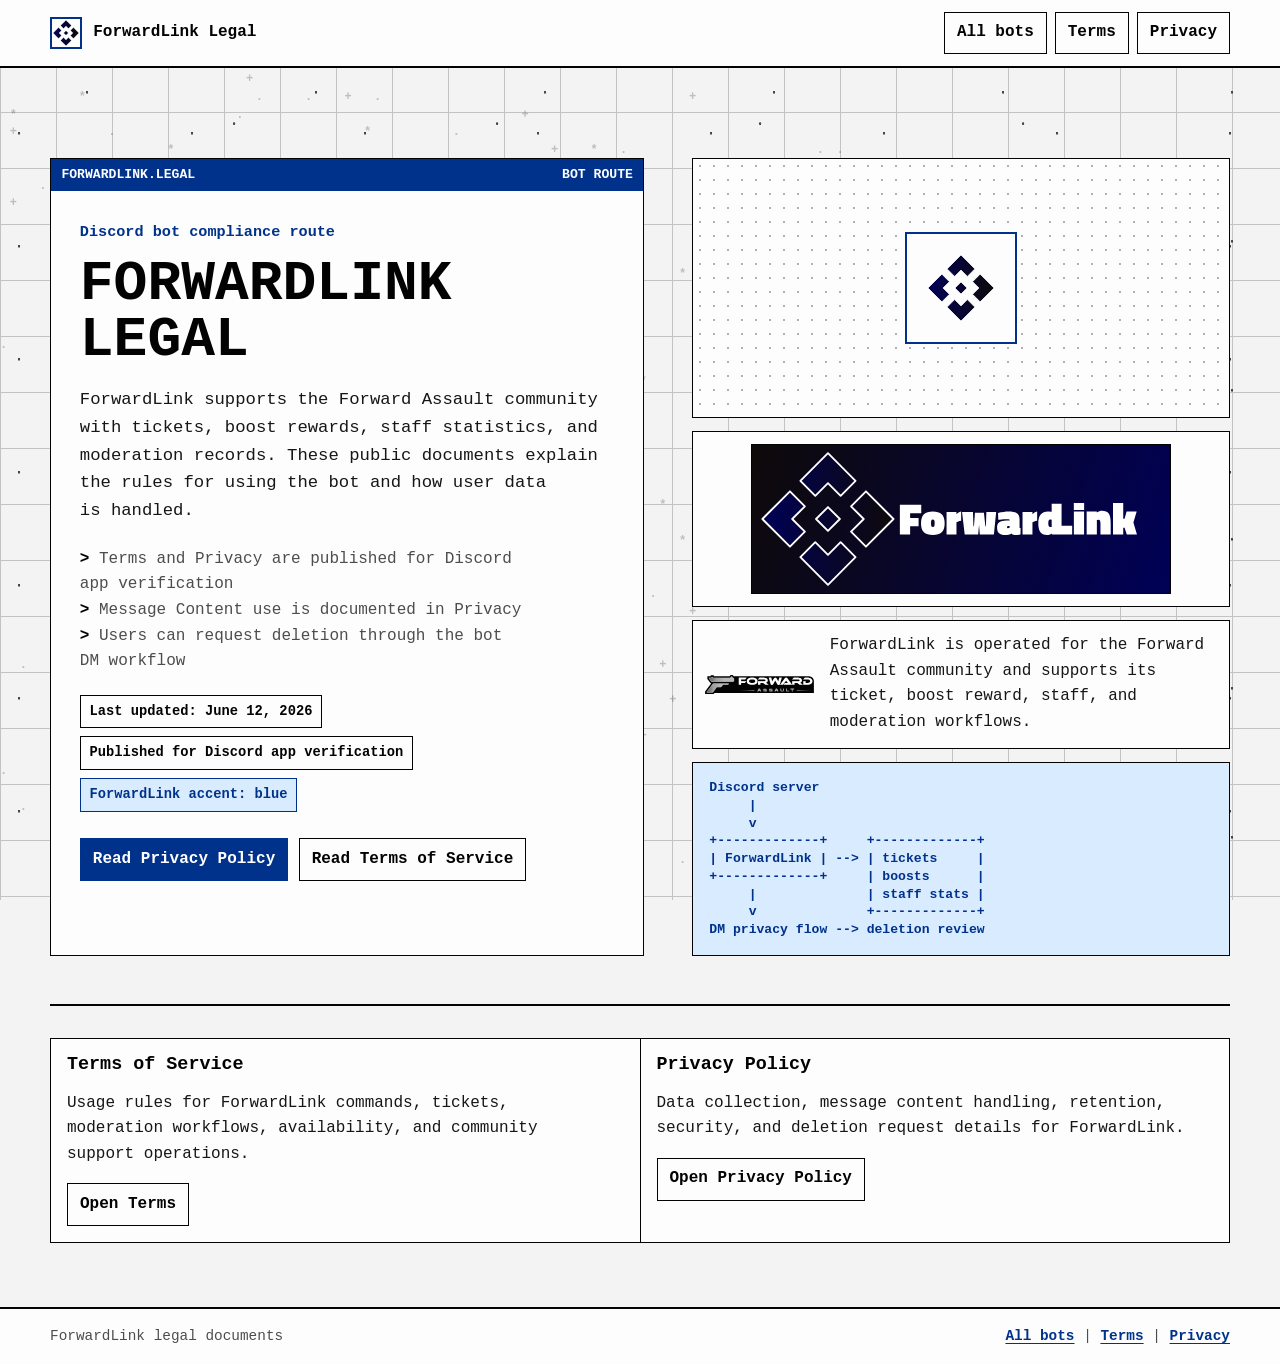
==== commit 878e62af: "Add vanilla ASCII background animation" ====
--- a/ForwardLink/index.html
+++ b/ForwardLink/index.html
@@ -5,7 +5,8 @@
   <meta name="viewport" content="width=device-width, initial-scale=1">
   <title>ForwardLink Legal</title>
   <meta name="description" content="Public Terms of Service and Privacy Policy for the ForwardLink Discord bot.">
-  <link rel="stylesheet" href="../styles.css?v=mono-stars-1">
+  <link rel="stylesheet" href="../styles.css?v=ascii-bg-1">
+  <script src="../ascii-background.js?v=ascii-bg-1" defer></script>
 </head>
 <body class="bot-forwardlink">
   <a class="skip-link" href="#main">Skip to content</a>
--- a/styles.css
+++ b/styles.css
@@ -80,9 +80,28 @@
   white-space: pre-wrap;
   word-break: break-all;
   overflow: hidden;
-  content: ".      +         .       *          .     +        .          *       .      +          .       *       .     +       .      *      .       +       .       *       .      +      .       *       .      +      .       *       .      +       .       *       .      +      .       *       .      +       .       *       .      +      .       *       .      +       .       *       .      +      .       *       .      +       .       *       .      +      .       *       .      +       .       *       .      +      .       *       .      +       .       *       .      +      .       *       .      +       .       *       .      +      .       *       .      +       .       *       .      +      .       *       .      +       .       *       .      +      .       *       .      +       .       *       .      +      .       *       .      +       .       *       .      +      .       *       .      +       .       *       .      +      .       *       .      +       .       *       .      +      .       *       .      +       .       *       .";
-  transform: translate3d(0, 0, 0);
-  animation: star-drift 42s linear infinite;
+  content: ".      +         .       *          .     +        .          *       .      +          .       *       .     +       .      *      .       +       .       *       .      +      .       *       .      +      .       *       .";
+}
+
+.has-ascii-bg body::after {
+  display: none;
+}
+
+.ascii-background {
+  position: fixed;
+  inset: 0;
+  z-index: -1;
+  width: 100vw;
+  height: 100vh;
+  margin: 0;
+  overflow: hidden;
+  pointer-events: none;
+  color: oklch(0.12 0 0 / 0.22);
+  font: 700 12px/1.48 "Courier New", Consolas, ui-monospace, monospace;
+  letter-spacing: 0.22em;
+  white-space: pre;
+  user-select: none;
+  transform: translateZ(0);
 }
 
 img {
@@ -681,15 +700,9 @@
   body::after {
     animation: none !important;
   }
-}
-
-@keyframes star-drift {
-  from {
-    transform: translate3d(0, 0, 0);
-  }
-
-  to {
-    transform: translate3d(-56px, -28px, 0);
+
+  .ascii-background {
+    opacity: 0.7;
   }
 }
 
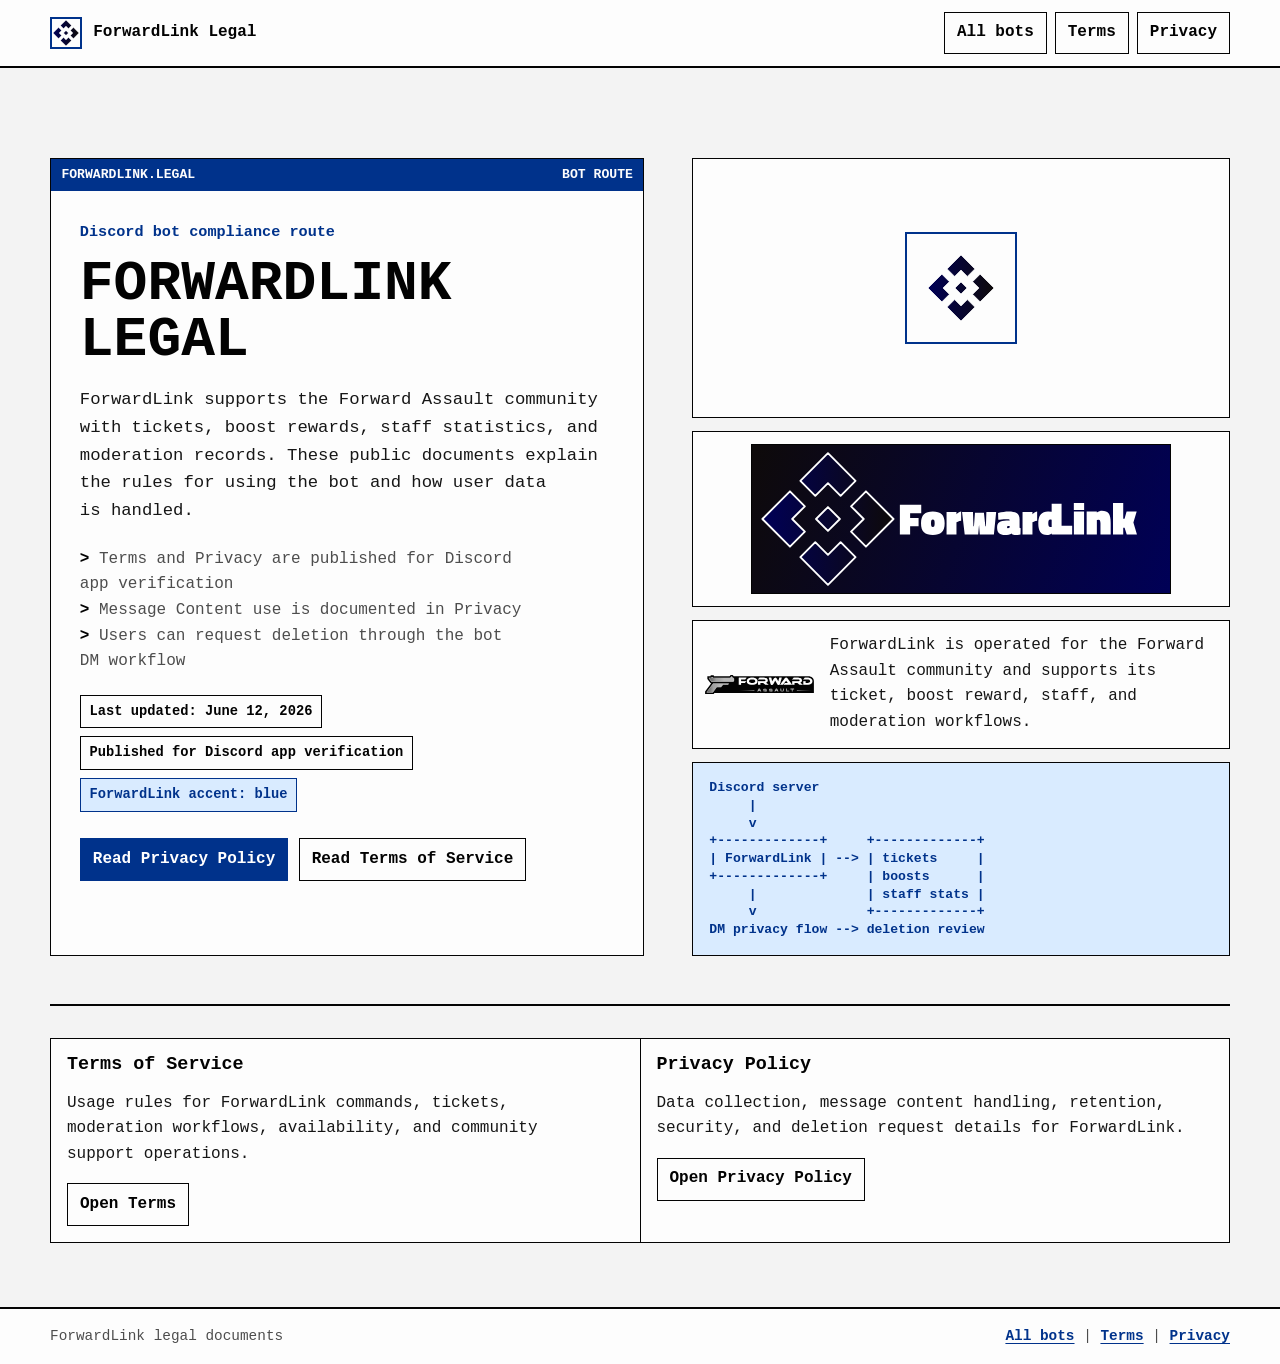
==== commit f5cc8aad: "Remove ASCII background effects" ====
--- a/ForwardLink/index.html
+++ b/ForwardLink/index.html
@@ -5,8 +5,7 @@
   <meta name="viewport" content="width=device-width, initial-scale=1">
   <title>ForwardLink Legal</title>
   <meta name="description" content="Public Terms of Service and Privacy Policy for the ForwardLink Discord bot.">
-  <link rel="stylesheet" href="../styles.css?v=ascii-bg-1">
-  <script src="../ascii-background.js?v=ascii-bg-1" defer></script>
+  <link rel="stylesheet" href="../styles.css?v=plain-bg-1">
 </head>
 <body class="bot-forwardlink">
   <a class="skip-link" href="#main">Skip to content</a>
--- a/styles.css
+++ b/styles.css
@@ -33,75 +33,11 @@
 }
 
 body {
-  position: relative;
-  isolation: isolate;
   margin: 0;
   min-height: 100vh;
   background: var(--bg);
   color: var(--text);
   line-height: 1.6;
-}
-
-body::before,
-body::after {
-  content: "";
-  position: fixed;
-  inset: 0;
-  pointer-events: none;
-}
-
-body::before {
-  z-index: -2;
-  background:
-    radial-gradient(circle at 11% 18%, var(--ink) 0 1px, transparent 1.5px),
-    radial-gradient(circle at 38% 62%, var(--ink) 0 1px, transparent 1.5px),
-    radial-gradient(circle at 71% 24%, var(--ink) 0 1px, transparent 1.5px),
-    radial-gradient(circle at 89% 74%, var(--ink) 0 1px, transparent 1.5px),
-    radial-gradient(circle at 24% 82%, var(--ink) 0 1px, transparent 1.5px),
-    linear-gradient(var(--line) 1px, transparent 1px),
-    linear-gradient(90deg, var(--line) 1px, transparent 1px),
-    var(--bg);
-  background-size:
-    173px 113px,
-    229px 149px,
-    197px 181px,
-    263px 167px,
-    311px 211px,
-    56px 56px,
-    56px 56px,
-    auto;
-  opacity: 0.72;
-}
-
-body::after {
-  z-index: -1;
-  color: oklch(0.18 0 0 / 0.24);
-  font: 700 12px/1 "Courier New", Consolas, ui-monospace, monospace;
-  white-space: pre-wrap;
-  word-break: break-all;
-  overflow: hidden;
-  content: ".      +         .       *          .     +        .          *       .      +          .       *       .     +       .      *      .       +       .       *       .      +      .       *       .      +      .       *       .";
-}
-
-.has-ascii-bg body::after {
-  display: none;
-}
-
-.ascii-background {
-  position: fixed;
-  inset: 0;
-  z-index: -1;
-  width: 100vw;
-  height: 100vh;
-  margin: 0;
-  overflow: hidden;
-  pointer-events: none;
-  color: oklch(0.12 0 0 / 0.22);
-  font: 700 12px/1.48 "Courier New", Consolas, ui-monospace, monospace;
-  letter-spacing: 0.22em;
-  white-space: pre;
-  user-select: none;
-  transform: translateZ(0);
 }
 
 img {
@@ -464,10 +400,7 @@
   display: grid;
   place-items: center;
   padding: 1rem;
-  background:
-    radial-gradient(circle, var(--line) 1px, transparent 1px),
-    var(--surface);
-  background-size: 14px 14px;
+  background: var(--surface);
   border: 1px solid var(--line-strong);
 }
 
@@ -696,14 +629,6 @@
     animation-duration: 0.01ms !important;
     animation-iteration-count: 1 !important;
   }
-
-  body::after {
-    animation: none !important;
-  }
-
-  .ascii-background {
-    opacity: 0.7;
-  }
 }
 
 @media print {
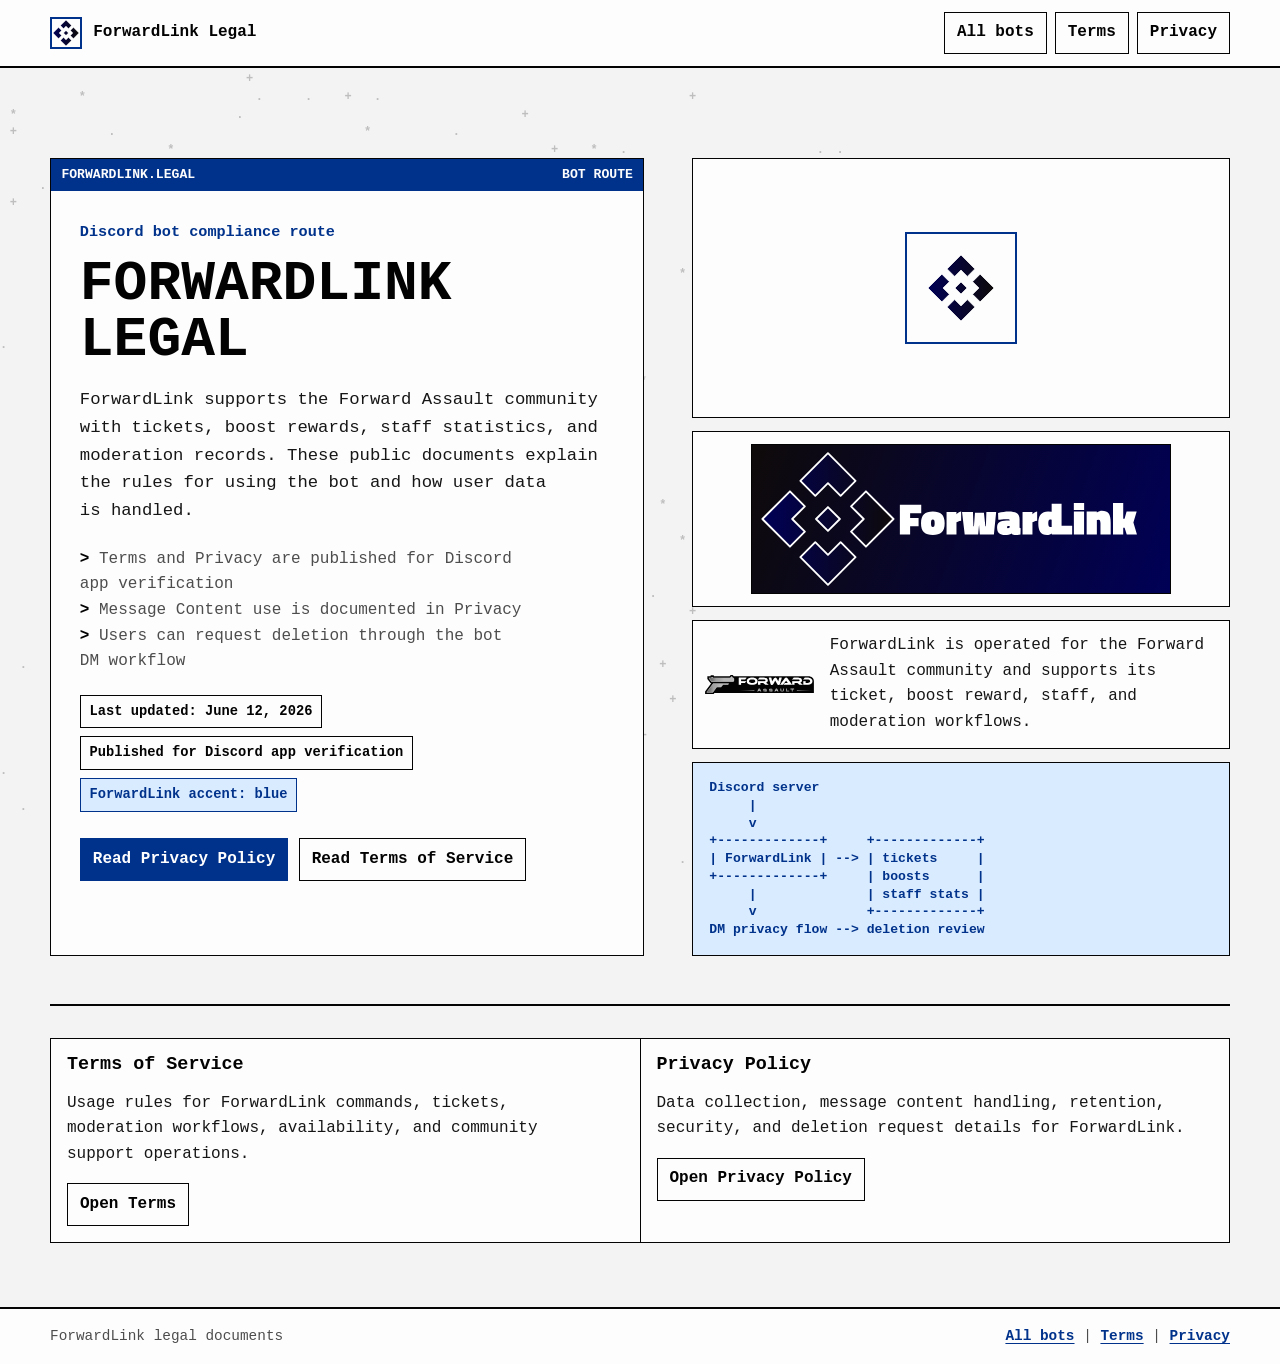
==== commit b05c6249: "Restore ASCII starfield without grid" ====
--- a/ForwardLink/index.html
+++ b/ForwardLink/index.html
@@ -5,7 +5,8 @@
   <meta name="viewport" content="width=device-width, initial-scale=1">
   <title>ForwardLink Legal</title>
   <meta name="description" content="Public Terms of Service and Privacy Policy for the ForwardLink Discord bot.">
-  <link rel="stylesheet" href="../styles.css?v=plain-bg-1">
+  <link rel="stylesheet" href="../styles.css?v=ascii-bg-2">
+  <script src="../ascii-background.js?v=ascii-bg-2" defer></script>
 </head>
 <body class="bot-forwardlink">
   <a class="skip-link" href="#main">Skip to content</a>
--- a/styles.css
+++ b/styles.css
@@ -40,6 +40,37 @@
   line-height: 1.6;
 }
 
+.ascii-background {
+  position: fixed;
+  inset: 0;
+  z-index: 0;
+  width: 100vw;
+  height: 100vh;
+  margin: 0;
+  overflow: hidden;
+  pointer-events: none;
+  color: oklch(0.12 0 0 / 0.22);
+  font: 700 12px/1.48 "Courier New", Consolas, ui-monospace, monospace;
+  letter-spacing: 0.22em;
+  white-space: pre;
+  user-select: none;
+}
+
+.site-header,
+.site-main,
+.document-shell,
+.redirect-panel,
+.site-footer {
+  position: relative;
+  z-index: 1;
+}
+
+@media (prefers-reduced-motion: reduce) {
+  .ascii-background {
+    opacity: 0.7;
+  }
+}
+
 img {
   display: block;
   max-width: 100%;
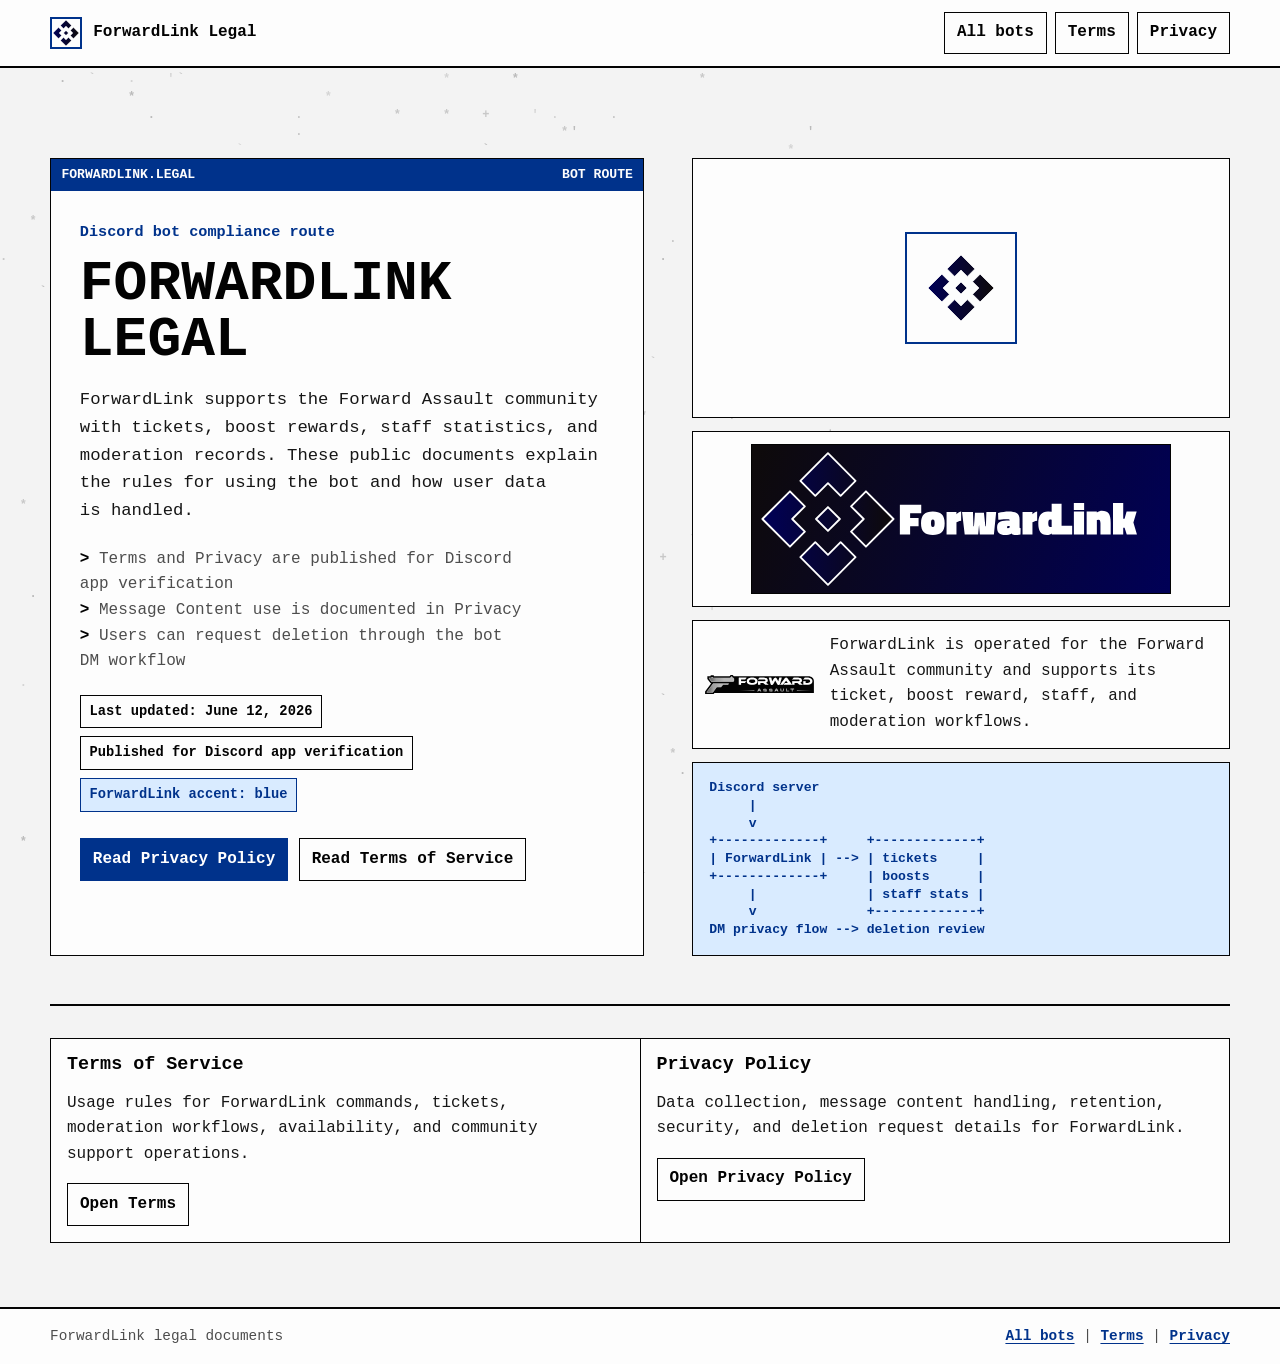
==== commit d44d79c6: "Refine ASCII background and document bot setup" ====
--- a/ForwardLink/index.html
+++ b/ForwardLink/index.html
@@ -5,8 +5,8 @@
   <meta name="viewport" content="width=device-width, initial-scale=1">
   <title>ForwardLink Legal</title>
   <meta name="description" content="Public Terms of Service and Privacy Policy for the ForwardLink Discord bot.">
-  <link rel="stylesheet" href="../styles.css?v=ascii-bg-2">
-  <script src="../ascii-background.js?v=ascii-bg-2" defer></script>
+  <link rel="stylesheet" href="../styles.css?v=ascii-bg-3">
+  <script src="../ascii-background.js?v=ascii-bg-3" defer></script>
 </head>
 <body class="bot-forwardlink">
   <a class="skip-link" href="#main">Skip to content</a>
--- a/styles.css
+++ b/styles.css
@@ -49,11 +49,31 @@
   margin: 0;
   overflow: hidden;
   pointer-events: none;
-  color: oklch(0.12 0 0 / 0.22);
+  color: oklch(0.12 0 0 / 0.12);
   font: 700 12px/1.48 "Courier New", Consolas, ui-monospace, monospace;
   letter-spacing: 0.22em;
   white-space: pre;
   user-select: none;
+}
+
+.ascii-background span {
+  color: oklch(0.13 0 0 / var(--star-alpha, 0.12));
+}
+
+.ascii-background .star-dim {
+  --star-alpha: 0.08;
+}
+
+.ascii-background .star-soft {
+  --star-alpha: 0.13;
+}
+
+.ascii-background .star-mid {
+  --star-alpha: 0.18;
+}
+
+.ascii-background .star-bright {
+  --star-alpha: 0.24;
 }
 
 .site-header,
@@ -67,7 +87,7 @@
 
 @media (prefers-reduced-motion: reduce) {
   .ascii-background {
-    opacity: 0.7;
+    opacity: 0.82;
   }
 }
 
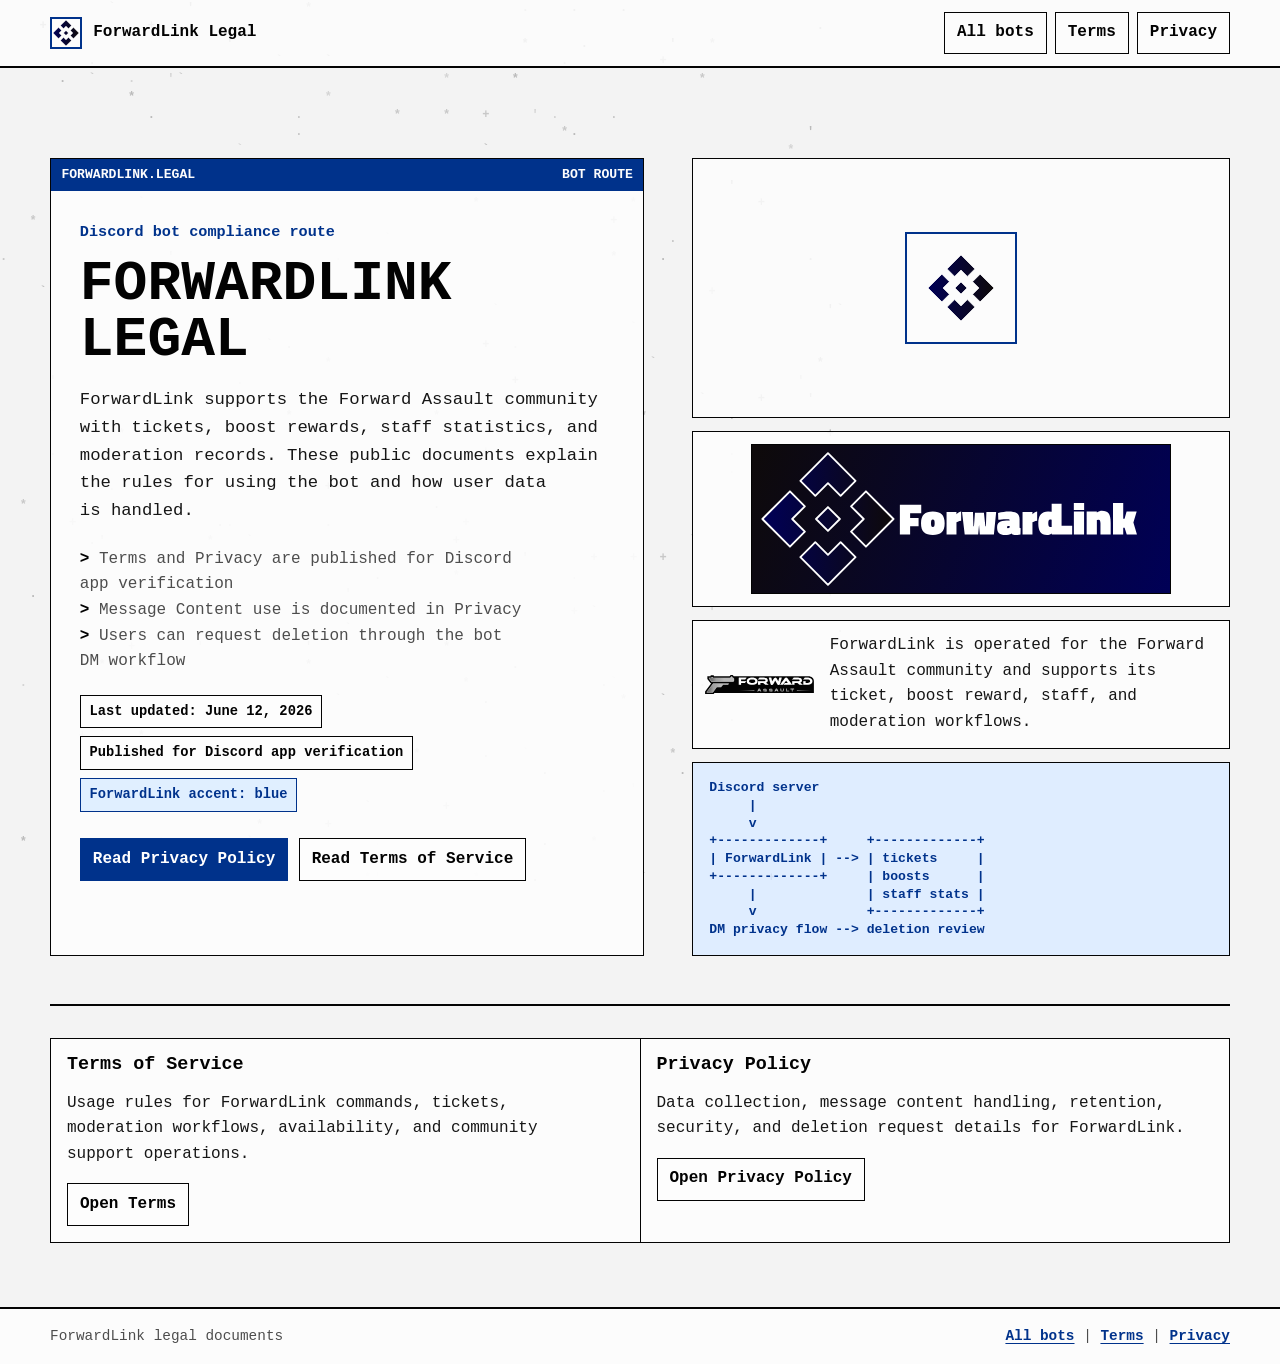
==== commit deb9f0c4: "Let ASCII background show through surfaces" ====
--- a/ForwardLink/index.html
+++ b/ForwardLink/index.html
@@ -5,8 +5,8 @@
   <meta name="viewport" content="width=device-width, initial-scale=1">
   <title>ForwardLink Legal</title>
   <meta name="description" content="Public Terms of Service and Privacy Policy for the ForwardLink Discord bot.">
-  <link rel="stylesheet" href="../styles.css?v=ascii-bg-3">
-  <script src="../ascii-background.js?v=ascii-bg-3" defer></script>
+  <link rel="stylesheet" href="../styles.css?v=ascii-bg-4">
+  <script src="../ascii-background.js?v=ascii-bg-4" defer></script>
 </head>
 <body class="bot-forwardlink">
   <a class="skip-link" href="#main">Skip to content</a>
--- a/styles.css
+++ b/styles.css
@@ -1,8 +1,10 @@
 :root {
   color-scheme: light;
   --bg: oklch(0.965 0 0);
-  --surface: oklch(0.995 0 0);
-  --surface-2: oklch(0.925 0 0);
+  --surface-solid: oklch(0.995 0 0);
+  --surface: oklch(0.995 0 0 / 0.82);
+  --surface-2: oklch(0.925 0 0 / 0.68);
+  --surface-strong: oklch(0.995 0 0 / 0.9);
   --ink: oklch(0.09 0 0);
   --text: oklch(0.2 0 0);
   --muted: oklch(0.42 0 0);
@@ -10,7 +12,7 @@
   --line-strong: oklch(0.1 0 0);
   --accent: oklch(0.1 0 0);
   --accent-strong: oklch(0.1 0 0);
-  --accent-soft: oklch(0.93 0 0);
+  --accent-soft: oklch(0.93 0 0 / 0.78);
   --page: min(1180px, calc(100% - 32px));
   --measure: 76ch;
   --radius: 0px;
@@ -21,7 +23,7 @@
 .bot-forwardlink {
   --accent: oklch(0.53 0.2 257);
   --accent-strong: oklch(0.35 0.16 257);
-  --accent-soft: oklch(0.935 0.04 257);
+  --accent-soft: oklch(0.935 0.04 257 / 0.78);
 }
 
 * {
@@ -116,7 +118,7 @@
   z-index: 30;
   transform: translateY(-170%);
   background: var(--ink);
-  color: var(--surface);
+  color: var(--surface-solid);
   padding: 0.55rem 0.75rem;
   text-decoration: none;
 }
@@ -160,7 +162,7 @@
   display: grid;
   place-items: center;
   overflow: hidden;
-  color: var(--surface);
+  color: var(--surface-solid);
   background: var(--ink);
   border: 2px solid var(--ink);
   font-weight: 900;
@@ -209,7 +211,7 @@
 
 .nav-links a[aria-current="page"],
 .primary-action {
-  color: var(--surface);
+  color: var(--surface-solid);
   background: var(--ink);
 }
 
@@ -247,7 +249,7 @@
 .callout,
 .redirect-panel,
 .document-brand-strip {
-  background: var(--surface);
+  background: var(--surface-strong);
   border: 1px solid var(--line-strong);
 }
 
@@ -262,7 +264,7 @@
   gap: 1rem;
   align-items: center;
   padding: 0.35rem 0.65rem;
-  color: var(--surface);
+  color: var(--surface-solid);
   background: var(--ink);
   font-size: 0.82rem;
   font-weight: 900;
@@ -616,7 +618,7 @@
 
 .site-footer {
   border-top: 2px solid var(--line-strong);
-  background: var(--surface);
+  background: var(--surface-strong);
 }
 
 .footer-inner {
